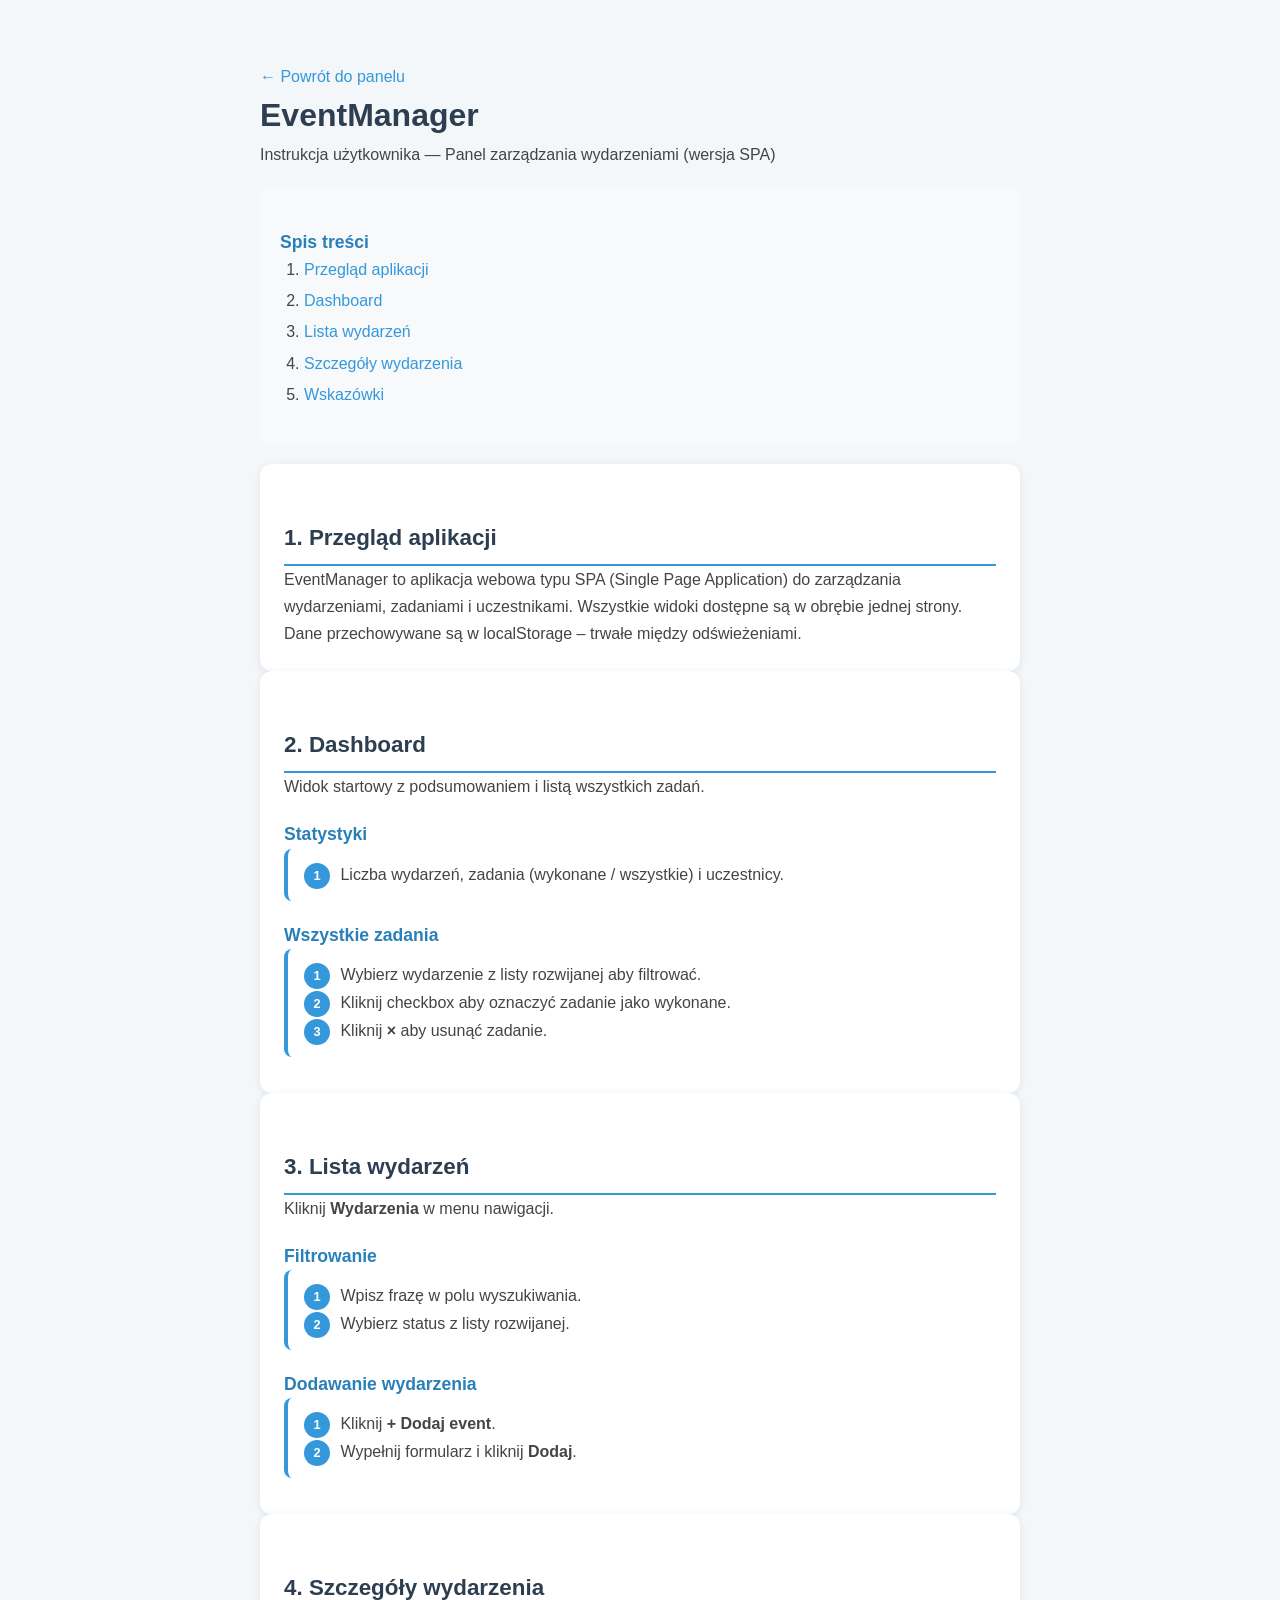
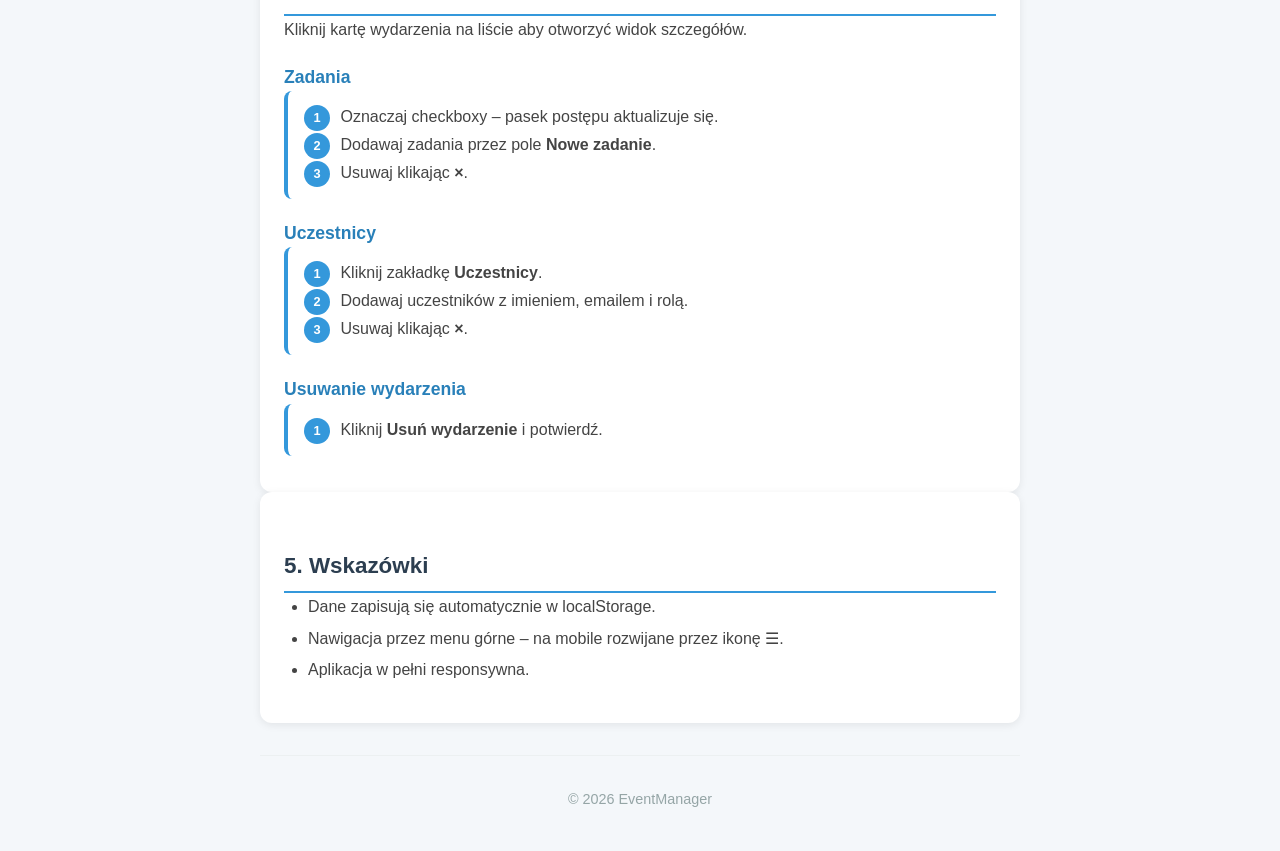
==== manual.html @ 3ea3ba5f "Add files via upload" ====
<!DOCTYPE html>
<html lang="pl">
<head>
    <meta charset="UTF-8">
    <meta name="viewport" content="width=device-width, initial-scale=1.0">
    <title>EventManager - Instrukcja</title>
    <link rel="stylesheet" href="css/style.css">
    <style>
        .manual-wrap { max-width:800px; margin:0 auto; padding:40px 20px; }
        .manual-wrap h1 { color:#2c3e50; font-size:2rem; }
        .manual-wrap h2 { color:#2c3e50; font-size:1.4rem; margin-top:32px; border-bottom:2px solid #3498db; padding-bottom:8px; }
        .manual-wrap h3 { color:#2980b9; font-size:1.1rem; margin-top:20px; }
        .manual-wrap p, .manual-wrap li { color:#444; line-height:1.7; }
        .manual-wrap ul, .manual-wrap ol { padding-left:24px; margin-bottom:16px; }
        .manual-wrap li { margin-bottom:4px; }
        .manual-wrap .step { background:#fff; border-radius:8px; padding:12px 16px; margin-bottom:12px; border-left:4px solid #3498db; }
        .manual-wrap .snum { display:inline-block; background:#3498db; color:#fff; border-radius:50%; width:26px; height:26px; text-align:center; line-height:26px; font-weight:600; font-size:.8rem; margin-right:6px; }
        .manual-wrap .back-link { display:inline-block; margin-top:24px; color:#3498db; text-decoration:none; font-weight:500; }
        .manual-wrap .back-link:hover { text-decoration:underline; }
        .manual-wrap .toc { background:#f8f9fa; border-radius:8px; padding:20px; margin:20px 0; }
        .manual-wrap .toc a { color:#3498db; text-decoration:none; }
        .manual-wrap .toc a:hover { text-decoration:underline; }
    </style>
</head>
<body>
    <div class="container manual-wrap">
        <a href="index.html" class="back-link">&larr; Powrót do panelu</a>
        <h1>EventManager</h1>
        <p>Instrukcja użytkownika &mdash; Panel zarządzania wydarzeniami (wersja SPA)</p>

        <div class="toc">
            <h3>Spis treści</h3>
            <ol>
                <li><a href="#overview">Przegląd aplikacji</a></li>
                <li><a href="#dashboard">Dashboard</a></li>
                <li><a href="#events">Lista wydarzeń</a></li>
                <li><a href="#detail">Szczegóły wydarzenia</a></li>
                <li><a href="#tips">Wskazówki</a></li>
            </ol>
        </div>

        <section id="overview">
            <h2>1. Przegląd aplikacji</h2>
            <p>EventManager to aplikacja webowa typu SPA (Single Page Application) do zarządzania wydarzeniami, zadaniami i uczestnikami. Wszystkie widoki dostępne są w obrębie jednej strony.</p>
            <p>Dane przechowywane są w localStorage &ndash; trwałe między odświeżeniami.</p>
        </section>

        <section id="dashboard">
            <h2>2. Dashboard</h2>
            <p>Widok startowy z podsumowaniem i listą wszystkich zadań.</p>
            <h3>Statystyki</h3>
            <div class="step">
                <p><span class="snum">1</span> Liczba wydarzeń, zadania (wykonane / wszystkie) i uczestnicy.</p>
            </div>
            <h3>Wszystkie zadania</h3>
            <div class="step">
                <p><span class="snum">1</span> Wybierz wydarzenie z listy rozwijanej aby filtrować.</p>
                <p><span class="snum">2</span> Kliknij checkbox aby oznaczyć zadanie jako wykonane.</p>
                <p><span class="snum">3</span> Kliknij <strong>&times;</strong> aby usunąć zadanie.</p>
            </div>
        </section>

        <section id="events">
            <h2>3. Lista wydarzeń</h2>
            <p>Kliknij <strong>Wydarzenia</strong> w menu nawigacji.</p>
            <h3>Filtrowanie</h3>
            <div class="step">
                <p><span class="snum">1</span> Wpisz frazę w polu wyszukiwania.</p>
                <p><span class="snum">2</span> Wybierz status z listy rozwijanej.</p>
            </div>
            <h3>Dodawanie wydarzenia</h3>
            <div class="step">
                <p><span class="snum">1</span> Kliknij <strong>+ Dodaj event</strong>.</p>
                <p><span class="snum">2</span> Wypełnij formularz i kliknij <strong>Dodaj</strong>.</p>
            </div>
        </section>

        <section id="detail">
            <h2>4. Szczegóły wydarzenia</h2>
            <p>Kliknij kartę wydarzenia na liście aby otworzyć widok szczegółów.</p>
            <h3>Zadania</h3>
            <div class="step">
                <p><span class="snum">1</span> Oznaczaj checkboxy &ndash; pasek postępu aktualizuje się.</p>
                <p><span class="snum">2</span> Dodawaj zadania przez pole <strong>Nowe zadanie</strong>.</p>
                <p><span class="snum">3</span> Usuwaj klikając <strong>&times;</strong>.</p>
            </div>
            <h3>Uczestnicy</h3>
            <div class="step">
                <p><span class="snum">1</span> Kliknij zakładkę <strong>Uczestnicy</strong>.</p>
                <p><span class="snum">2</span> Dodawaj uczestników z imieniem, emailem i rolą.</p>
                <p><span class="snum">3</span> Usuwaj klikając <strong>&times;</strong>.</p>
            </div>
            <h3>Usuwanie wydarzenia</h3>
            <div class="step">
                <p><span class="snum">1</span> Kliknij <strong>Usuń wydarzenie</strong> i potwierdź.</p>
            </div>
        </section>

        <section id="tips">
            <h2>5. Wskazówki</h2>
            <ul>
                <li>Dane zapisują się automatycznie w localStorage.</li>
                <li>Nawigacja przez menu górne &ndash; na mobile rozwijane przez ikonę &#9776;.</li>
                <li>Aplikacja w pełni responsywna.</li>
            </ul>
        </section>

        <hr style="margin:32px 0;border:none;border-top:1px solid #ecf0f1">
        <footer style="text-align:center;color:#95a5a6;font-size:.9rem">&copy; 2026 EventManager</footer>
    </div>
</body>
</html>
---- css/style.css ----
* { margin:0; padding:0; box-sizing:border-box; }
html { font-size:16px; scroll-behavior:smooth; }
body {
    font-family:'Segoe UI',Tahoma,Geneva,Verdana,sans-serif;
    line-height:1.6; color:#333; background:#f4f7fa; min-height:100vh;
}
.container { max-width:1200px; margin:0 auto; padding:20px; }

header {
    display:flex; justify-content:space-between; align-items:center;
    flex-wrap:wrap; margin-bottom:20px;
}
header .brand { display:flex; justify-content:space-between; align-items:center; width:100%; }
header h1 { color:#2c3e50; font-size:2rem; font-weight:700; }
header p { color:#7f8c8d; font-size:.95rem; margin-top:2px; }

.nav-toggle {
    display:none; background:#2c3e50; color:#ecf0f1;
    border:none; font-size:1.5rem; padding:8px 12px;
    border-radius:4px; cursor:pointer; transition:background .3s;
}
.nav-toggle:hover { background:#3498db; }

nav { background:#2c3e50; border-radius:8px; margin-bottom:24px; }
nav ul { list-style:none; display:flex; }
nav li { flex:1; text-align:center; }
nav a {
    display:block; color:#ecf0f1; text-decoration:none;
    font-weight:500; padding:14px 20px; transition:background .3s,color .3s;
}
nav a:hover, nav a:focus-visible { background:#3498db; border-radius:8px; }
nav a.active { background:#3498db; border-radius:8px; }
nav a:focus-visible { outline:2px solid #fff; outline-offset:-2px; }

main { display:grid; grid-template-columns:1fr; gap:24px; }

section { background:#fff; border-radius:12px; padding:24px; box-shadow:0 2px 8px rgba(0,0,0,.08); }
section h2 { color:#2c3e50; font-size:1.3rem; }

.card-header {
    display:flex; justify-content:space-between; align-items:center;
    border-bottom:2px solid #3498db; padding-bottom:8px; margin-bottom:20px;
}
.card-header h2 { margin:0; border:none; padding:0; }

.stats { display:flex; gap:20px; }
.stats div {
    flex:1; background:#f8f9fa; border-radius:8px;
    padding:20px; text-align:center; font-weight:500;
}
.stats span { display:block; font-size:2rem; color:#3498db; margin-top:8px; }

.btn {
    display:inline-block; padding:10px 20px; border:none;
    border-radius:6px; font-size:.9rem; font-weight:500;
    cursor:pointer; transition:background .3s,transform .2s;
}
.btn:hover { transform:translateY(-1px); }
.btn:active { transform:translateY(0); }
.btn:focus-visible { outline:2px solid #3498db; outline-offset:2px; }
.btn-sm { padding:8px 16px; font-size:.85rem; }
.btn-primary { background:#3498db; color:#fff; }
.btn-primary:hover { background:#2980b9; }
.btn-outline { background:transparent; color:#2c3e50; border:1px solid #2c3e50; }
.btn-outline:hover { background:#2c3e50; color:#fff; }

.events-grid {
    display:grid; grid-template-columns:repeat(auto-fill,minmax(280px,1fr)); gap:20px;
}
.event-card {
    border:1px solid #e8edf2; border-radius:10px; padding:20px;
    cursor:pointer; transition:transform .3s,box-shadow .3s;
}
.event-card:hover { transform:translateY(-4px); box-shadow:0 8px 24px rgba(0,0,0,.12); }
.event-card h3 { color:#2c3e50; margin-bottom:8px; font-size:1.1rem; }
.event-date { font-size:.85rem; color:#7f8c8d; font-weight:500; margin-bottom:6px; }
.event-desc { color:#555; font-size:.9rem; margin-bottom:16px; line-height:1.5; }
.event-meta {
    display:flex; justify-content:space-between; align-items:center;
    padding-top:12px; border-top:1px solid #ecf0f1; font-size:.85rem;
}
.event-status { font-size:.8rem; font-weight:600; padding:4px 10px; border-radius:12px; }
.event-status.active { background:#e8f5e9; color:#2e7d32; }
.event-status.planned { background:#fff8e1; color:#f57f17; }

.progress-section { margin-bottom:24px; }
.progress-header {
    display:flex; justify-content:space-between;
    margin-bottom:8px; font-size:.9rem; color:#555;
}
.progress-bar { height:10px; background:#ecf0f1; border-radius:5px; overflow:hidden; }
.progress-fill {
    height:100%; background:linear-gradient(90deg,#3498db,#2ecc71);
    border-radius:5px; transition:width .5s ease;
}

.detail-header { display:flex; justify-content:space-between; align-items:center; margin:16px 0 12px; }
.detail-header h2 { margin:0; }
.event-desc-full { color:#555; font-size:.95rem; line-height:1.6; margin:12px 0; }
.detail-tabs { display:flex; gap:4px; margin-bottom:16px; border-bottom:2px solid #ecf0f1; }
.tab-btn {
    padding:8px 16px; border:none; background:none; font-size:.9rem;
    cursor:pointer; color:#7f8c8d; border-bottom:2px solid transparent;
    margin-bottom:-2px; transition:color .2s,border-color .2s;
}
.tab-btn:hover { color:#2c3e50; }
.tab-btn.active { color:#3498db; border-bottom-color:#3498db; font-weight:600; }
.tab-content { display:none; }
.tab-content.active { display:block; }

.task-list { list-style:none; margin-bottom:12px; }
.task-list li { padding:6px 0; }
.task-list label {
    display:flex; align-items:center; gap:8px;
    cursor:pointer; font-size:.95rem;
}
.task-list input[type="checkbox"] { width:18px; height:18px; accent-color:#3498db; }

.add-row { display:flex; gap:8px; flex-wrap:wrap; margin-top:8px; }
.add-row input, .add-row select {
    padding:8px 16px; border:1px solid #dce1e8;
    border-radius:6px; font-size:.9rem; outline:none;
}
.add-row input:focus, .add-row select:focus { border-color:#3498db; }
.add-row input { flex:1; min-width:120px; }

.avatar {
    display:flex; align-items:center; justify-content:center;
    width:40px; height:40px; border-radius:50%;
    background:linear-gradient(135deg,#3498db,#2c3e50);
    color:#fff; font-weight:600; font-size:.85rem; flex-shrink:0;
}
.participants-grid {
    display:grid; grid-template-columns:repeat(auto-fill,minmax(280px,1fr)); gap:16px;
}
.participant-card {
    display:flex; align-items:center; gap:12px;
    padding:16px; border:1px solid #ecf0f1; border-radius:10px;
    transition:box-shadow .3s,transform .2s;
}
.participant-card:hover { box-shadow:0 4px 12px rgba(0,0,0,.1); transform:translateY(-2px); }
.participant-card div { flex:1; }
.participant-card strong { display:block; color:#2c3e50; }
.part-email { color:#7f8c8d; font-size:.85rem; }
.part-role { padding:2px 8px; border-radius:10px; font-size:.75rem; font-weight:600; }
.part-role.speaker { background:#e8f4fd; color:#1976d2; }
.part-role.attendee { background:#e8f5e9; color:#388e3c; }
.part-role.organizer { background:#fff3e0; color:#e65100; }
.part-role.sponsor { background:#f3e5f5; color:#7b1fa2; }

.filters { display:flex; gap:12px; margin-bottom:20px; flex-wrap:wrap; }
.filter-input { flex:1; min-width:200px; }
.filter-select { width:auto; min-width:160px; }
.task-filter-select { width:auto; min-width:180px; padding:6px 12px; font-size:.85rem; }

.task-del, .part-del {
    background:none; border:none; color:#e74c3c; font-size:1.2rem;
    cursor:pointer; padding:4px 8px; border-radius:4px;
    transition:background .2s; flex-shrink:0; line-height:1;
}
.task-del:hover, .part-del:hover { background:#fde8e8; }

.all-tasks { display:flex; flex-direction:column; gap:6px; }
.all-task-row {
    display:flex; align-items:center; gap:12px;
    padding:10px 12px; border:1px solid #ecf0f1; border-radius:8px; transition:background .2s;
}
.all-task-row:hover { background:#f8f9fa; }
.all-task-label { display:flex; align-items:center; gap:10px; flex:1; cursor:pointer; }
.all-task-label input[type="checkbox"] { width:18px; height:18px; accent-color:#3498db; cursor:pointer; }
.all-task-text { font-size:.95rem; color:#333; }
.all-task-text.done { text-decoration:line-through; color:#95a5a6; }
.all-task-event {
    font-size:.8rem; color:#fff; background:#3498db;
    padding:2px 10px; border-radius:10px; font-weight:500; white-space:nowrap;
}

.modal {
    display:none; position:fixed; top:0; left:0; width:100%; height:100%;
    background:rgba(0,0,0,.5); z-index:1000; align-items:center;
    justify-content:center; padding:20px;
}
.modal.open { display:flex; }
.modal-content {
    background:#fff; border-radius:12px; padding:32px;
    max-width:500px; width:100%; position:relative;
    animation:modalSlideIn .3s ease; max-height:85vh; overflow-y:auto;
}
@keyframes modalSlideIn {
    from { transform:translateY(-30px); opacity:0; }
    to { transform:translateY(0); opacity:1; }
}
.modal-close {
    position:absolute; top:12px; right:16px; font-size:1.5rem;
    cursor:pointer; color:#95a5a6; transition:color .2s,transform .2s;
    background:none; border:none; line-height:1;
}
.modal-close:hover { color:#e74c3c; transform:rotate(90deg); }

.form-group { margin-bottom:16px; }
.form-group label { display:block; margin-bottom:4px; font-weight:500; font-size:.9rem; color:#555; }
.form-input {
    width:100%; padding:10px 12px; border:1px solid #dce1e8;
    border-radius:8px; font-size:.95rem; outline:none;
    transition:border-color .3s,box-shadow .3s;
}
.form-input:focus { border-color:#3498db; box-shadow:0 0 0 3px rgba(52,152,219,.15); }

a.btn { text-decoration:none; display:inline-block; text-align:center; }

@media (max-width:768px) {
    .container { padding:12px; }
    .nav-toggle { display:block; }
    nav ul { display:none; flex-direction:column; }
    nav ul.open { display:flex; }
    nav li { text-align:left; }
    header { flex-direction:column; align-items:flex-start; gap:8px; }
    header .brand { display:flex; justify-content:space-between; align-items:center; width:100%; }
    header h1 { font-size:1.5rem; }
    .events-grid { grid-template-columns:1fr; }
    .participants-grid { grid-template-columns:1fr; }
    section { padding:16px; }
    .modal-content { padding:20px; }
}
@media (max-width:480px) {
    header h1 { font-size:1.3rem; }
    .event-card { padding:14px; }
}
@media (min-width:769px) and (max-width:1024px) {
    .events-grid { grid-template-columns:repeat(2,1fr); }
}
@media (prefers-reduced-motion:reduce) {
    *,*::before,*::after { animation-duration:.01ms!important; animation-iteration-count:1!important; transition-duration:.01ms!important; }
}
@media print {
    .nav-toggle,.btn { display:none!important; }
    section { box-shadow:none; border:1px solid #ddd; }
    body { background:#fff; }
}
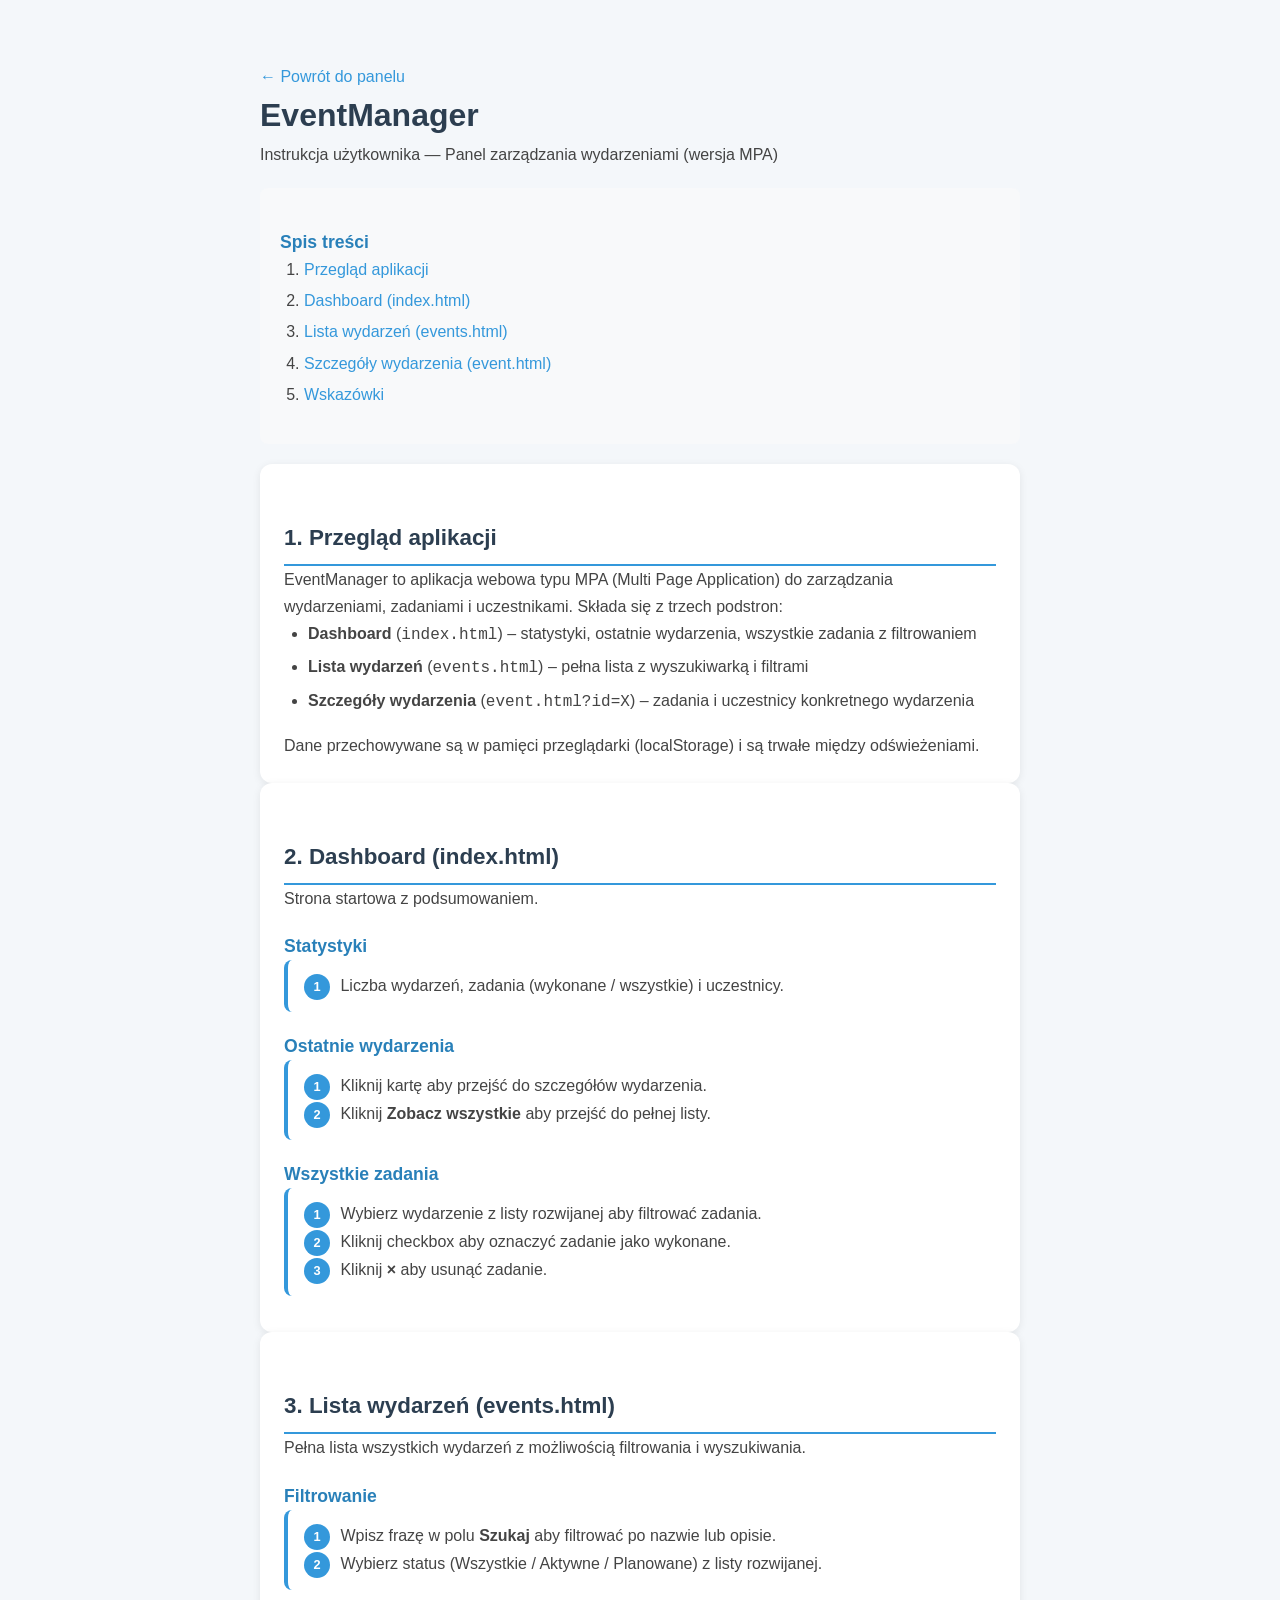
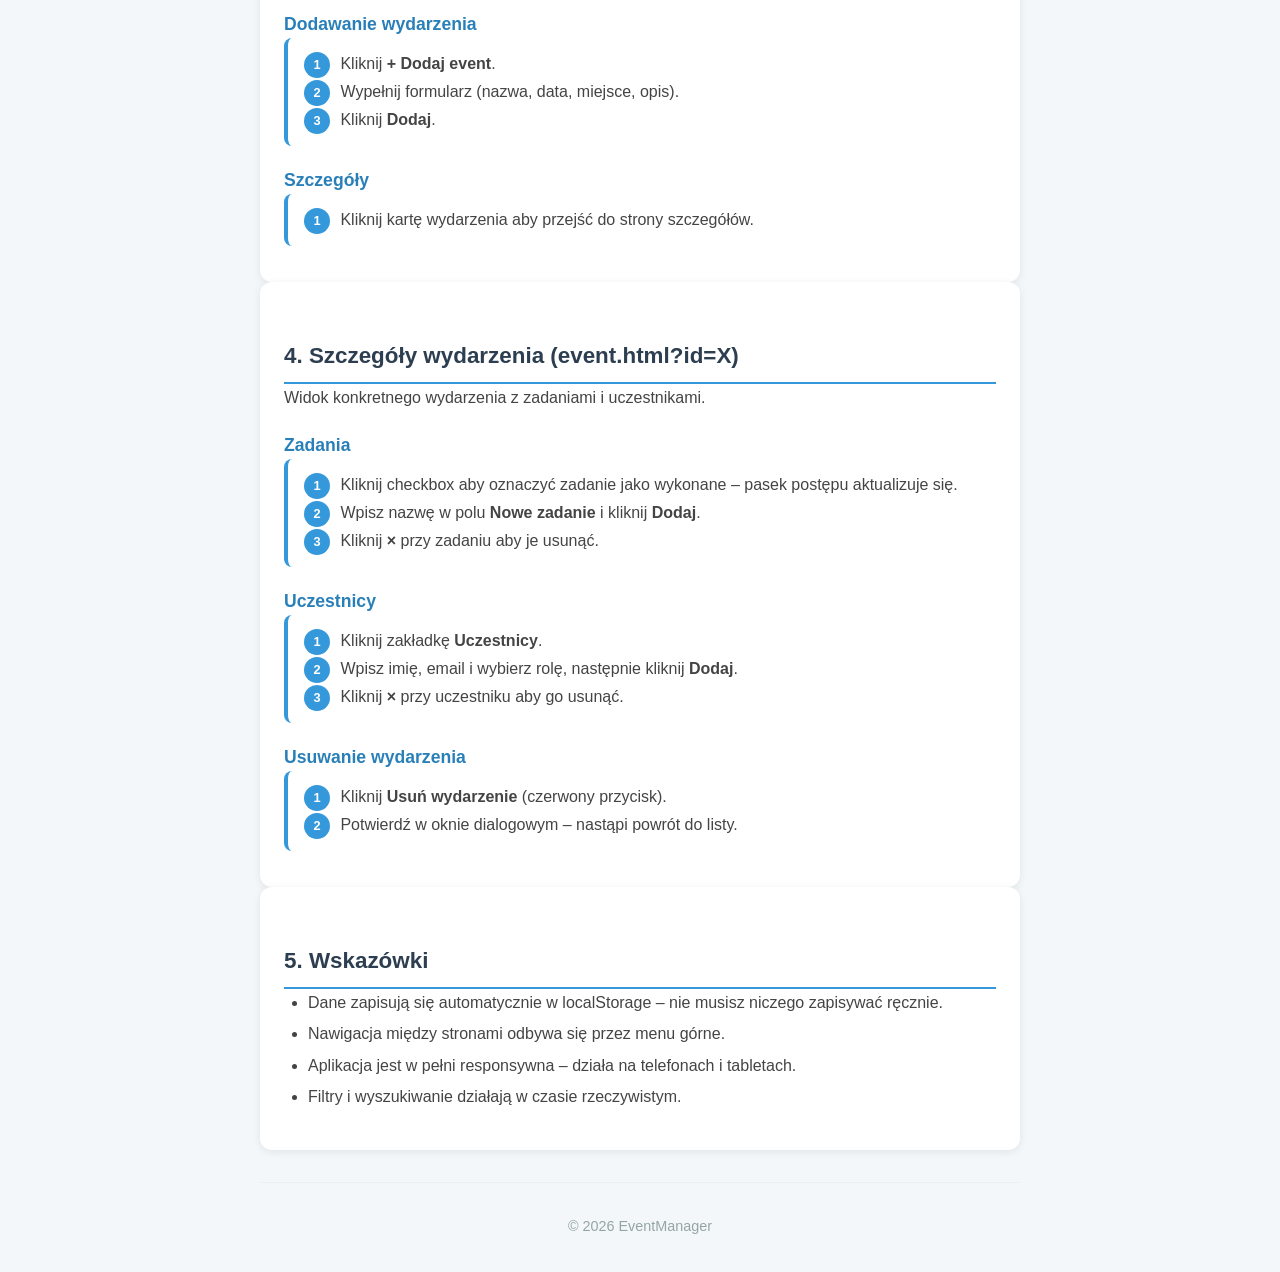
==== commit f4bd02ab: "Add files via upload" ====
--- a/manual.html
+++ b/manual.html
@@ -26,82 +26,99 @@
     <div class="container manual-wrap">
         <a href="index.html" class="back-link">&larr; Powrót do panelu</a>
         <h1>EventManager</h1>
-        <p>Instrukcja użytkownika &mdash; Panel zarządzania wydarzeniami (wersja SPA)</p>
+        <p>Instrukcja użytkownika &mdash; Panel zarządzania wydarzeniami (wersja MPA)</p>
 
         <div class="toc">
             <h3>Spis treści</h3>
             <ol>
                 <li><a href="#overview">Przegląd aplikacji</a></li>
-                <li><a href="#dashboard">Dashboard</a></li>
-                <li><a href="#events">Lista wydarzeń</a></li>
-                <li><a href="#detail">Szczegóły wydarzenia</a></li>
+                <li><a href="#dashboard">Dashboard (index.html)</a></li>
+                <li><a href="#events">Lista wydarzeń (events.html)</a></li>
+                <li><a href="#detail">Szczegóły wydarzenia (event.html)</a></li>
                 <li><a href="#tips">Wskazówki</a></li>
             </ol>
         </div>
 
         <section id="overview">
             <h2>1. Przegląd aplikacji</h2>
-            <p>EventManager to aplikacja webowa typu SPA (Single Page Application) do zarządzania wydarzeniami, zadaniami i uczestnikami. Wszystkie widoki dostępne są w obrębie jednej strony.</p>
-            <p>Dane przechowywane są w localStorage &ndash; trwałe między odświeżeniami.</p>
+            <p>EventManager to aplikacja webowa typu MPA (Multi Page Application) do zarządzania wydarzeniami, zadaniami i uczestnikami. Składa się z trzech podstron:</p>
+            <ul>
+                <li><strong>Dashboard</strong> (<code>index.html</code>) &ndash; statystyki, ostatnie wydarzenia, wszystkie zadania z filtrowaniem</li>
+                <li><strong>Lista wydarzeń</strong> (<code>events.html</code>) &ndash; pełna lista z wyszukiwarką i filtrami</li>
+                <li><strong>Szczegóły wydarzenia</strong> (<code>event.html?id=X</code>) &ndash; zadania i uczestnicy konkretnego wydarzenia</li>
+            </ul>
+            <p>Dane przechowywane są w pamięci przeglądarki (localStorage) i są trwałe między odświeżeniami.</p>
         </section>
 
         <section id="dashboard">
-            <h2>2. Dashboard</h2>
-            <p>Widok startowy z podsumowaniem i listą wszystkich zadań.</p>
+            <h2>2. Dashboard (index.html)</h2>
+            <p>Strona startowa z podsumowaniem.</p>
             <h3>Statystyki</h3>
             <div class="step">
                 <p><span class="snum">1</span> Liczba wydarzeń, zadania (wykonane / wszystkie) i uczestnicy.</p>
             </div>
+            <h3>Ostatnie wydarzenia</h3>
+            <div class="step">
+                <p><span class="snum">1</span> Kliknij kartę aby przejść do szczegółów wydarzenia.</p>
+                <p><span class="snum">2</span> Kliknij <strong>Zobacz wszystkie</strong> aby przejść do pełnej listy.</p>
+            </div>
             <h3>Wszystkie zadania</h3>
             <div class="step">
-                <p><span class="snum">1</span> Wybierz wydarzenie z listy rozwijanej aby filtrować.</p>
+                <p><span class="snum">1</span> Wybierz wydarzenie z listy rozwijanej aby filtrować zadania.</p>
                 <p><span class="snum">2</span> Kliknij checkbox aby oznaczyć zadanie jako wykonane.</p>
                 <p><span class="snum">3</span> Kliknij <strong>&times;</strong> aby usunąć zadanie.</p>
             </div>
         </section>
 
         <section id="events">
-            <h2>3. Lista wydarzeń</h2>
-            <p>Kliknij <strong>Wydarzenia</strong> w menu nawigacji.</p>
+            <h2>3. Lista wydarzeń (events.html)</h2>
+            <p>Pełna lista wszystkich wydarzeń z możliwością filtrowania i wyszukiwania.</p>
             <h3>Filtrowanie</h3>
             <div class="step">
-                <p><span class="snum">1</span> Wpisz frazę w polu wyszukiwania.</p>
-                <p><span class="snum">2</span> Wybierz status z listy rozwijanej.</p>
+                <p><span class="snum">1</span> Wpisz frazę w polu <strong>Szukaj</strong> aby filtrować po nazwie lub opisie.</p>
+                <p><span class="snum">2</span> Wybierz status (Wszystkie / Aktywne / Planowane) z listy rozwijanej.</p>
             </div>
             <h3>Dodawanie wydarzenia</h3>
             <div class="step">
                 <p><span class="snum">1</span> Kliknij <strong>+ Dodaj event</strong>.</p>
-                <p><span class="snum">2</span> Wypełnij formularz i kliknij <strong>Dodaj</strong>.</p>
+                <p><span class="snum">2</span> Wypełnij formularz (nazwa, data, miejsce, opis).</p>
+                <p><span class="snum">3</span> Kliknij <strong>Dodaj</strong>.</p>
+            </div>
+            <h3>Szczegóły</h3>
+            <div class="step">
+                <p><span class="snum">1</span> Kliknij kartę wydarzenia aby przejść do strony szczegółów.</p>
             </div>
         </section>
 
         <section id="detail">
-            <h2>4. Szczegóły wydarzenia</h2>
-            <p>Kliknij kartę wydarzenia na liście aby otworzyć widok szczegółów.</p>
+            <h2>4. Szczegóły wydarzenia (event.html?id=X)</h2>
+            <p>Widok konkretnego wydarzenia z zadaniami i uczestnikami.</p>
             <h3>Zadania</h3>
             <div class="step">
-                <p><span class="snum">1</span> Oznaczaj checkboxy &ndash; pasek postępu aktualizuje się.</p>
-                <p><span class="snum">2</span> Dodawaj zadania przez pole <strong>Nowe zadanie</strong>.</p>
-                <p><span class="snum">3</span> Usuwaj klikając <strong>&times;</strong>.</p>
+                <p><span class="snum">1</span> Kliknij checkbox aby oznaczyć zadanie jako wykonane &ndash; pasek postępu aktualizuje się.</p>
+                <p><span class="snum">2</span> Wpisz nazwę w polu <strong>Nowe zadanie</strong> i kliknij <strong>Dodaj</strong>.</p>
+                <p><span class="snum">3</span> Kliknij <strong>&times;</strong> przy zadaniu aby je usunąć.</p>
             </div>
             <h3>Uczestnicy</h3>
             <div class="step">
                 <p><span class="snum">1</span> Kliknij zakładkę <strong>Uczestnicy</strong>.</p>
-                <p><span class="snum">2</span> Dodawaj uczestników z imieniem, emailem i rolą.</p>
-                <p><span class="snum">3</span> Usuwaj klikając <strong>&times;</strong>.</p>
+                <p><span class="snum">2</span> Wpisz imię, email i wybierz rolę, następnie kliknij <strong>Dodaj</strong>.</p>
+                <p><span class="snum">3</span> Kliknij <strong>&times;</strong> przy uczestniku aby go usunąć.</p>
             </div>
             <h3>Usuwanie wydarzenia</h3>
             <div class="step">
-                <p><span class="snum">1</span> Kliknij <strong>Usuń wydarzenie</strong> i potwierdź.</p>
+                <p><span class="snum">1</span> Kliknij <strong>Usuń wydarzenie</strong> (czerwony przycisk).</p>
+                <p><span class="snum">2</span> Potwierdź w oknie dialogowym &ndash; nastąpi powrót do listy.</p>
             </div>
         </section>
 
         <section id="tips">
             <h2>5. Wskazówki</h2>
             <ul>
-                <li>Dane zapisują się automatycznie w localStorage.</li>
-                <li>Nawigacja przez menu górne &ndash; na mobile rozwijane przez ikonę &#9776;.</li>
-                <li>Aplikacja w pełni responsywna.</li>
+                <li>Dane zapisują się automatycznie w localStorage &ndash; nie musisz niczego zapisywać ręcznie.</li>
+                <li>Nawigacja między stronami odbywa się przez menu górne.</li>
+                <li>Aplikacja jest w pełni responsywna &ndash; działa na telefonach i tabletach.</li>
+                <li>Filtry i wyszukiwanie działają w czasie rzeczywistym.</li>
             </ul>
         </section>
 
--- a/css/style.css
+++ b/css/style.css
@@ -13,13 +13,6 @@
 header .brand { display:flex; justify-content:space-between; align-items:center; width:100%; }
 header h1 { color:#2c3e50; font-size:2rem; font-weight:700; }
 header p { color:#7f8c8d; font-size:.95rem; margin-top:2px; }
-
-.nav-toggle {
-    display:none; background:#2c3e50; color:#ecf0f1;
-    border:none; font-size:1.5rem; padding:8px 12px;
-    border-radius:4px; cursor:pointer; transition:background .3s;
-}
-.nav-toggle:hover { background:#3498db; }
 
 nav { background:#2c3e50; border-radius:8px; margin-bottom:24px; }
 nav ul { list-style:none; display:flex; }
@@ -210,12 +203,11 @@
 
 @media (max-width:768px) {
     .container { padding:12px; }
-    .nav-toggle { display:block; }
     nav ul { display:none; flex-direction:column; }
     nav ul.open { display:flex; }
     nav li { text-align:left; }
     header { flex-direction:column; align-items:flex-start; gap:8px; }
-    header .brand { display:flex; justify-content:space-between; align-items:center; width:100%; }
+    header .brand { width:100%; }
     header h1 { font-size:1.5rem; }
     .events-grid { grid-template-columns:1fr; }
     .participants-grid { grid-template-columns:1fr; }
@@ -233,7 +225,7 @@
     *,*::before,*::after { animation-duration:.01ms!important; animation-iteration-count:1!important; transition-duration:.01ms!important; }
 }
 @media print {
-    .nav-toggle,.btn { display:none!important; }
+    .btn { display:none!important; }
     section { box-shadow:none; border:1px solid #ddd; }
     body { background:#fff; }
 }
